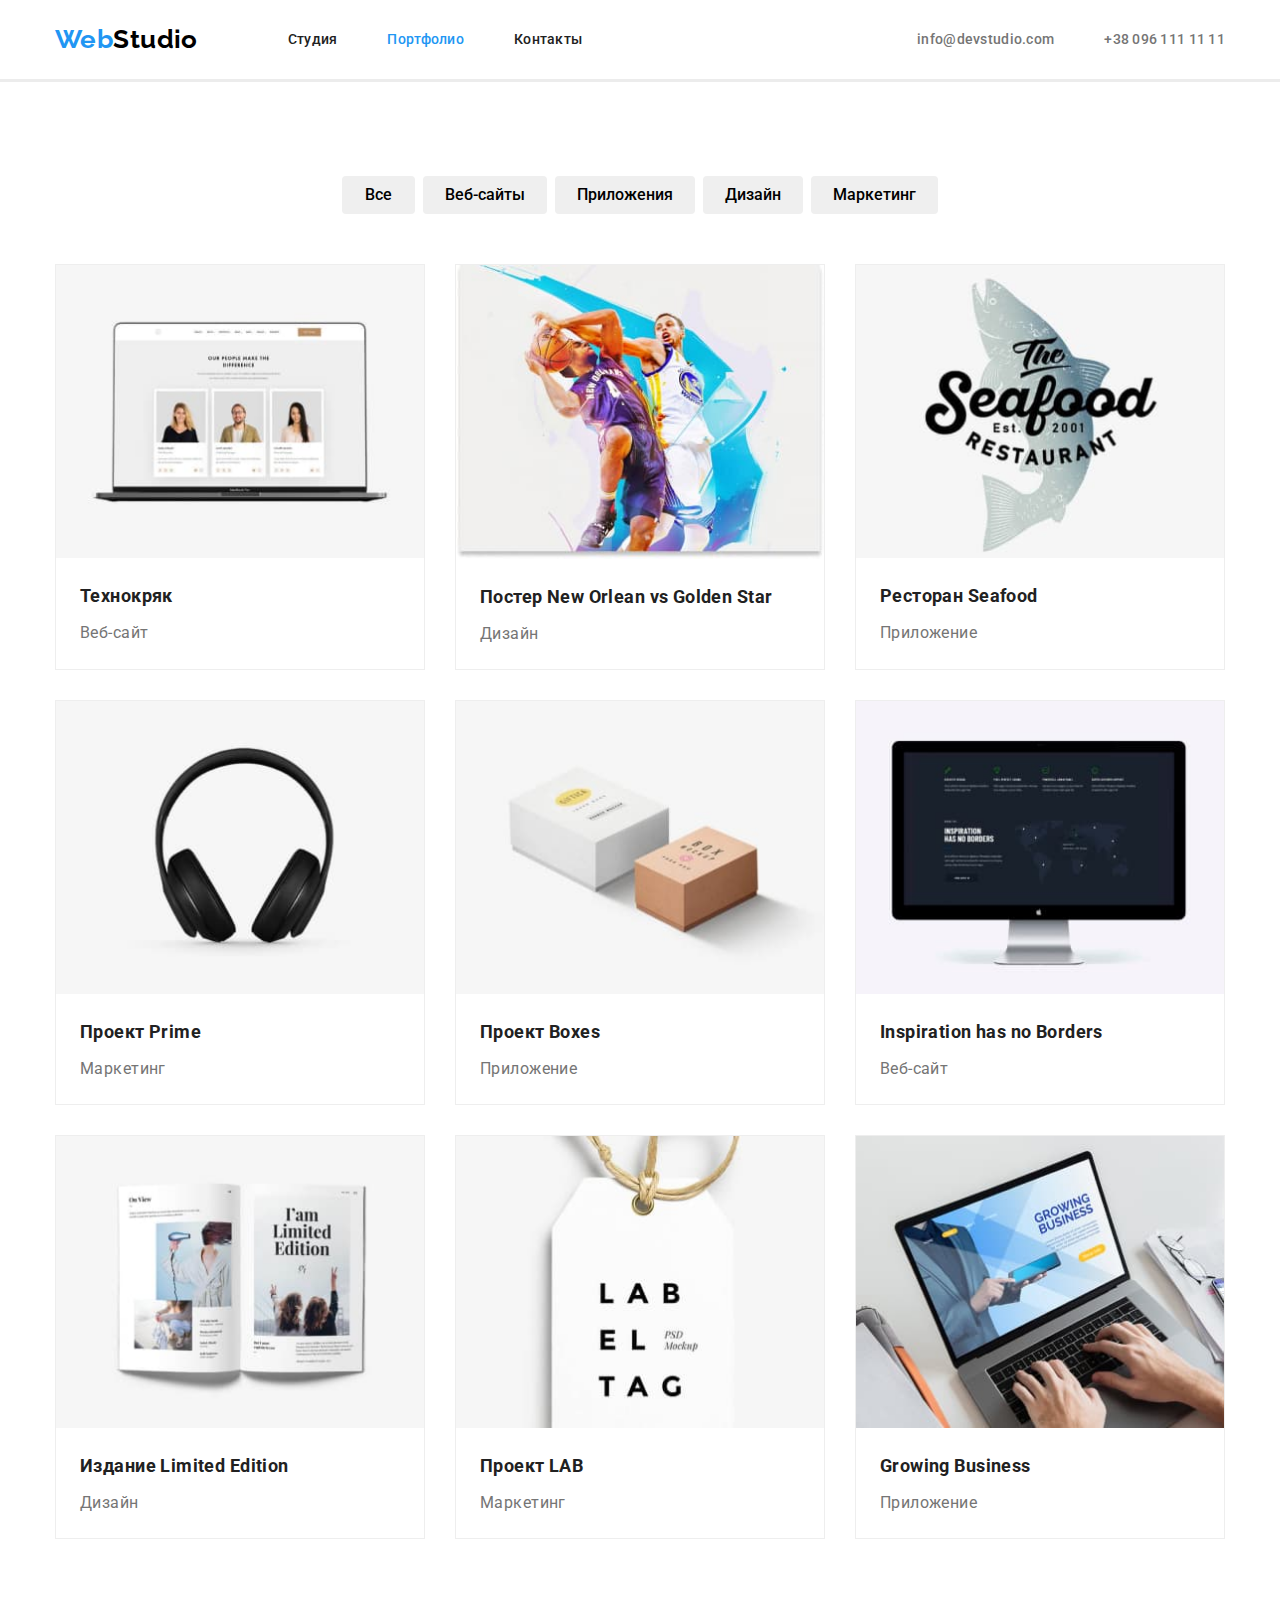
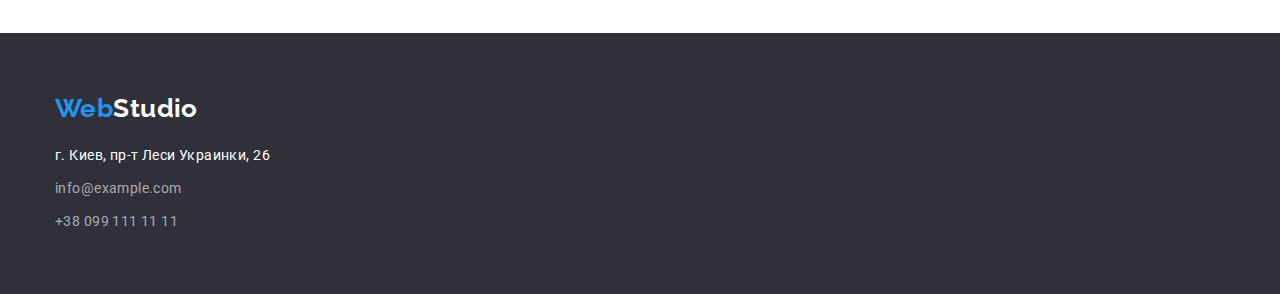
==== portfolio.html @ 2e09703c "Initial commit" ====
<!DOCTYPE html>
<html lang="ru">
  <head>
    <meta charset="UTF-8" />
    <meta http-equiv="X-UA-Compatible" content="IE=edge" />
    <meta name="viewport" content="width=device-width, initial-scale=1.0" />
    <title>GOIT-MARKUP-HW-03</title>
    <link
      href="https://fonts.googleapis.com/css2?family=Raleway:wght@700&family=Roboto:wght@400;500;700;900&display=swap"
      rel="stylesheet"
    />
    <link
      rel="stylesheet"
      href="https://cdnjs.cloudflare.com/ajax/libs/modern-normalize/1.1.0/modern-normalize.min.css"
    />
    <link rel="stylesheet" href="./CSS/styles.css" />
  </head>

  <body>
    <header class="page-header">
      <div class="container header-flex">
        <a class="logo" href="./index.html"
          ><span class="logo-blue">Web</span
          ><span class="logo-black">Studio</span></a
        >
        <nav>
          <ul class="site-nav list">
            <li class="item"><a class="link" href="./index.html">Студия</a></li>
            <li class="item">
              <a class="link" href="">
                <span class="portfolio">Портфолио</span>
              </a>
            </li>
            <li class="item"><a class="link" href="">Контакты</a></li>
          </ul>
        </nav>

        <ul class="contacts list">
          <li class="item">
            <a class="link" href="mailto:info@devstudio.com"
              >info@devstudio.com</a
            >
          </li>
          <li class="item">
            <a class="link" href="tel:+380961111111">+38 096 111 11 11</a>
          </li>
        </ul>
      </div>
    </header>

    <main>
      <section class="portfolio section">
        <div class="container">
          <h1 class="visually-hidden">Наши работы</h1>

          <!-- Portfolio filter -->
          <ul class="filter-list list">
            <li class="item">
              <button class="button" type="button">Все</button>
            </li>
            <li class="item">
              <button class="button" type="button">Веб-сайты</button>
            </li>
            <li class="item">
              <button class="button" type="button">Приложения</button>
            </li>
            <li class="item">
              <button class="button" type="button">Дизайн</button>
            </li>
            <li class="item">
              <button class="button" type="button">Маркетинг</button>
            </li>
          </ul>

          <!-- Portfolio -->
          <ul class="portfolio-list list">
            <li class="item">
              <a href="">
                <img
                  class="photo"
                  src="./images/portfolio/portfolio-1.jpg"
                  alt="Пример сайта на экране ноутбука. Изображена команда сотрудников."
                />
                <h3 class="title">Технокряк</h3>
                <p class="description">Веб-сайт</p>
              </a>
            </li>
            <li class="item">
              <a href="">
                <img
                  class="photo"
                  src="./images/portfolio/portfolio-2.jpg"
                  alt="Стилизованное изображение двух баскетболистов, борьба за мяч."
                />
                <h3 class="title">Постер New Orlean vs Golden Star</h3>
                <p class="description">Дизайн</p>
              </a>
            </li>
            <li class="item">
              <a href="">
                <img
                  class="photo"
                  src="./images/portfolio/portfolio-3.jpg"
                  alt="Эмблема ресторана, фоновое изображение рыбы с надписью на переднем плане The Seafood restaurant."
                />
                <h3 class="title">Ресторан Seafood</h3>
                <p class="description">Приложение</p>
              </a>
            </li>
            <li class="item">
              <a href="">
                <img
                  class="photo"
                  src="./images/portfolio/portfolio-4.jpg"
                  alt="Наушники на белом фоне."
                />
                <h3 class="title">Проект Prime</h3>
                <p class="description">Маркетинг</p>
              </a>
            </li>
            <li class="item">
              <a href="">
                <img
                  class="photo"
                  src="./images/portfolio/portfolio-5.jpg"
                  alt="Две коробки на белом фоне, одна побольше, другая поменьше."
                />
                <h3 class="title">Проект Boxes</h3>
                <p class="description">Приложение</p>
              </a>
            </li>
            <li class="item">
              <a href="">
                <img
                  class="photo"
                  src="./images/portfolio/portfolio-6.jpg"
                  alt="Пример сайта на экране моноблока. Темный фон, стилизованная карта мира, набор меню."
                />
                <h3 class="title">Inspiration has no Borders</h3>
                <p class="description">Веб-сайт</p>
              </a>
            </li>
            <li class="item">
              <a href="">
                <img
                  class="photo"
                  src="./images/portfolio/portfolio-7.jpg"
                  alt="Развернутый журнал. На одной половине два фото: девушка с феном и девушка с сумкой, на другой половинке две девушки показывают знак виктори."
                />
                <h3 class="title">Издание Limited Edition</h3>
                <p class="description">Дизайн</p>
              </a>
            </li>
            <li class="item">
              <a href="">
                <img
                  class="photo"
                  src="./images/portfolio/portfolio-8.jpg"
                  alt="Белый бумажный ярлык с надписью LAB EL TAG"
                />
                <h3 class="title">Проект LAB</h3>
                <p class="description">Маркетинг</p>
              </a>
            </li>
            <li class="item">
              <a href="">
                <img
                  class="photo"
                  src="./images/portfolio/portfolio-9.jpg"
                  alt="Интерпритация работы в приложении Growing Business на ноутбуке. В кадре ноутбук, руки на клавиатуре, очки, портфель."
                />
                <h3 class="title">Growing Business</h3>
                <p class="description">Приложение</p>
              </a>
            </li>
          </ul>
        </div>
      </section>
    </main>

    <footer class="footer">
      <div class="container">
        <a class="logo" href="./index.html"
          ><span class="logo-blue">Web</span
          ><span class="logo-white">Studio</span></a
        >
        <address class="footer-address">
          <ul class="address list">
            <li class="item">
              <a
                class="link map"
                href="https://www.google.com/maps/place/%D0%B1%D1%83%D0%BB.+%D0%9B%D0%B5%D1%81%D0%B8+%D0%A3%D0%BA%D1%80%D0%B0%D0%B8%D0%BD%D0%BA%D0%B8,+26,+%D0%9A%D0%B8%D0%B5%D0%B2,+02000/@50.4265807,30.5383858,17z/data=!3m1!4b1!4m5!3m4!1s0x40d4cf0e033ecbe9:0x57a4dffefec77da0!8m2!3d50.4265807!4d30.5383858"
                >г. Киев, пр-т Леси Украинки, 26
              </a>
            </li>
            <li class="item">
              <a class="link mail" href="mailto:info@example.com"
                >info@example.com
              </a>
            </li>
            <li class="item">
              <a class="link phone" href="tel:+380991111111"
                >+38 099 111 11 11
              </a>
            </li>
          </ul>
        </address>
      </div>
    </footer>
  </body>
</html>
---- CSS/styles.css ----
:root {
  --primary-text-color: #212121;
  --secondary-text-color: #757575;
  --primary-background-color: #ffffff;
  --footer-background-color: #2f303a;
  --primary-logo-color: #2196f3;
  --secondary-logo-color: #000000;
  --secondary-logo-color-footer: #ffffff;
  --footer-address-map-color: #ffffff;
  --footer-address-contacts-color: rgba(255, 255, 255, 0.6);
  --font-logo: "Raleway", sans-serif;
  --font-main-text: "Roboto", sans-serif;
  --hover-focus-color: #2196f3;
  --filter-hover-focus-bg-color: #2196f3;
  --filter-hover-focus-text-color: #ffffff;
  --hero-section-bg-color: #2f303a;
  --hero-title-color: #ffffff;
  --hero-button-text-color: #ffffff;
  --hero-button-bg-color: #2196f3;
  --header-border-color: #ececec;
  --portfolio-border-color: #eeeeee;
  --team-section-bg-color: #f5f4fa;
}

body {
  background-color: var(--primary-background-color);
  color: var(--primary-text-color);
  font-family: var(--font-main-text);
  font-size: 14px;
  letter-spacing: 0.03em;
}

.visually-hidden {
  position: absolute;
  width: 1px;
  height: 1px;
  margin: -1px;
  border: 0;
  padding: 0;
  white-space: nowrap;
  clip-path: inset(100%);
  clip: rect(0 0 0 0);
  overflow: hidden;
}

.list {
  padding: 0px;
  margin: 0px;
  list-style: none;
}

h1,
h2,
h3,
h4,
p {
  margin-top: 0px;
  margin-bottom: 0px;
}

.container {
  width: 1200px;
  padding-left: 15px;
  padding-right: 15px;
  margin: 0 auto;
  /* outline: solid 2px tomato; */
}

.section {
  padding: 94px 0;
}

/* Common Header */
.page-header {
  padding: 24px 0px;
  border-bottom: solid var(--header-border-color);
}

.header-flex {
  display: flex;
  align-items: center;
  justify-content: space-between;
}

.logo {
  font-family: var(--font-logo);
  font-weight: 700;
  font-size: 26px;
  line-height: 1.2;
  text-decoration: none;
}

.logo-blue {
  color: var(--primary-logo-color);
}

.logo-black {
  color: var(--secondary-logo-color);
}

.logo-white {
  color: var(--secondary-logo-color-footer);
}

.site-nav {
  display: flex;
  margin-left: 90px;
}

.site-nav .item:not(:first-child) {
  margin-left: 50px;
}

.site-nav .link,
.contacts .link {
  padding: 32px 0px;

  color: var(--primary-text-color);
  text-decoration: none;
  font-weight: 500;
  line-height: 1.14;
  letter-spacing: 0.02em;
}

.contacts {
  display: flex;
  margin-left: auto;
}

.contacts .item:not(:first-child) {
  margin-left: 50px;
}

.contacts .link {
  padding: 32px 0px;
  color: var(--secondary-text-color);
}

.site-nav .link:hover,
.site-nav .link:focus,
.contacts .link:hover,
.contacts .link:focus {
  color: var(--hover-focus-color);
}

.studio {
  color: var(--hover-focus-color);
}

.portfolio {
  color: var(--hover-focus-color);
}

/* Studio Main */
.hero-section {
  background-color: var(--hero-section-bg-color);
  text-align: center;
}

/* Hero Section */
.hero-section {
  padding: 200px 0;
}
.hero-title {
  width: 696px;
  margin: 0 auto 30px;

  color: var(--hero-title-color);
  font-weight: 900;
  font-size: 44px;
  line-height: 1.36;
  text-align: center;
  text-transform: uppercase;
  letter-spacing: 0.06em;
}

.hero-button {
  padding: 10px 32px;
  border-radius: 4px;
  border: none;
  min-width: 200px;

  color: var(--hero-button-text-color);
  font-weight: 700;
  font-size: 16px;
  line-height: 1.88;
  text-align: center;
  background-color: var(--hero-button-bg-color);
  cursor: pointer;
}

/* Benefits Section */
.benefits {
}

.benefits-list {
  display: flex;
  justify-content: space-between;
}

.benefits-list .item {
  width: 270px;
}

.benefits-list .item:not(:last-child) {
  margin-right: 30px;
}

.benefits-list .title {
  font-size: 14px;
  font-weight: 700;
  line-height: 1.17;
  text-transform: uppercase;
}

.benefits-list .explanation {
  color: var(--secondary-text-color);
  line-height: 1.71;
}

.section-title {
  color: var(--primary-text-color);
  font-weight: 700;
  font-size: 36px;
  line-height: 1.17;
  text-align: center;
}

/* About Section */
.about {
  padding-top: 0;
}

.about .section-title {
  margin-bottom: 50px;
}

.about-list {
  display: flex;
  justify-content: space-between;
}

/* Team Section */
.team {
  background-color: var(--team-section-bg-color);
}

.team .section-title {
  margin-bottom: 50px;
}

.team-list {
  display: flex;
  justify-content: space-between;
}

.team-list .item {
}

.team-list .photo {
  padding-bottom: 30px;
}

.team-list .name {
  color: var(--primary-text-color);
  font-weight: 500;
  font-size: 16px;
  line-height: 1.17;
  text-align: center;
  margin-bottom: 10px;
}

.team-list .position {
  padding-bottom: 30px;

  color: var(--secondary-text-color);
  font-size: 16px;
  line-height: 1.17;
  text-align: center;
}

/* Portfolio Main */
.filter-list {
  display: flex;
  justify-content: center;
  margin-bottom: 50px;
}

.filter-list .button {
  border: none;
  border-radius: 4px;
  min-width: 73px;
  padding: 6px 22px;

  cursor: pointer;
  font-weight: 500;
  font-size: 16px;
  line-height: 1.63;
  text-align: center;
}

.filter-list .item:not(:last-child) {
  margin-right: 8px;
}

.filter-list .button:hover,
.filter-list .button:focus {
  color: var(--filter-hover-focus-text-color);
  background-color: var(--filter-hover-focus-bg-color);
}

.portfolio {
  /* padding-bottom: 94px; */
}

.portfolio-list {
  display: flex;
  flex-wrap: wrap;
}

.portfolio-list .item {
  width: calc((100% - 60px) / 3);
  margin-right: 30px;
  margin-bottom: 30px;
  border: 1px solid var(--portfolio-border-color);
}

.portfolio-list .photo {
  display: block;
  max-width: 100%;
  height: auto;
}

.portfolio-list .item:nth-child(3n) {
  margin-right: 0;
}

.portfolio-list .item:nth-last-child(-n + 3) {
  margin-bottom: 0;
}

.portfolio-list .title {
  padding: 20px 24px 4px 24px;

  color: var(--primary-text-color);
  font-weight: 700;
  font-size: 18px;
  line-height: 2;
}

.portfolio-list .description {
  padding: 0 24px 20px 24px;

  color: var(--secondary-text-color);
  font-size: 16px;
  line-height: 1.88;
}

.portfolio-list a {
  text-decoration: none;
}

/* Common Footer */

.footer {
  padding-top: 60px;
  padding-bottom: 60px;

  background-color: var(--footer-background-color);
}

.footer .logo {
  display: block;
  margin-top: 0;
  margin-bottom: 20px;
}

.address .item {
  display: block;
}

.address .item:not(:last-child) {
  margin-bottom: 9px;
}

.address .link {
  text-decoration: none;
  line-height: 1.7;
  font-style: normal;
}

.address .mail:hover,
.address .mail:focus,
.address .phone:hover,
.address .phone:focus {
  color: var(--hover-focus-color);
}

.address .map {
  color: var(--footer-address-map-color);
}

.address .mail {
}

.address .mail,
.address .phone {
  color: var(--footer-address-contacts-color);
}
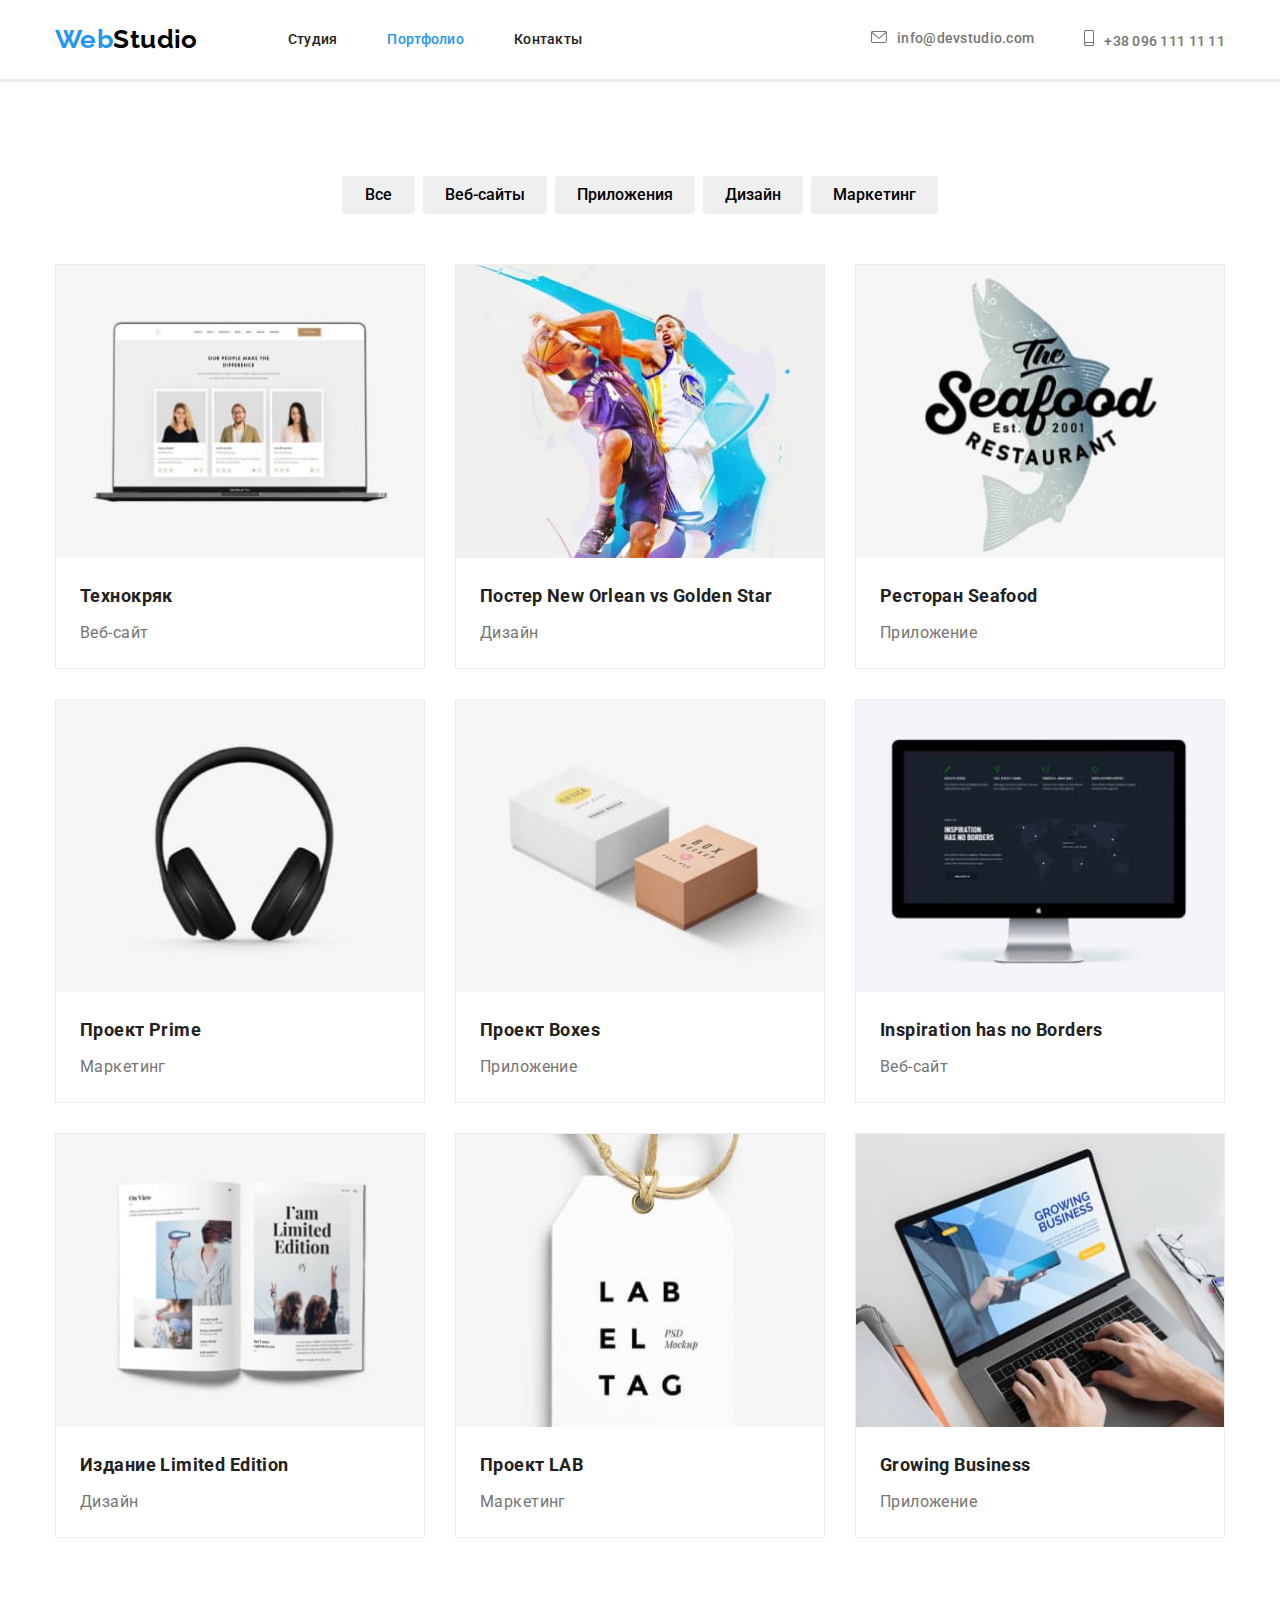
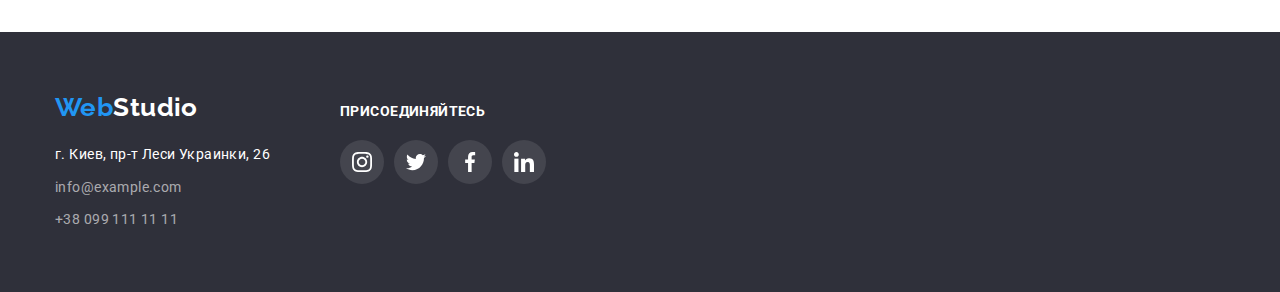
==== commit 06e7e3ea: "finalised hw4" ====
--- a/portfolio.html
+++ b/portfolio.html
@@ -1,211 +1,201 @@
 <!DOCTYPE html>
 <html lang="ru">
-  <head>
-    <meta charset="UTF-8" />
-    <meta http-equiv="X-UA-Compatible" content="IE=edge" />
-    <meta name="viewport" content="width=device-width, initial-scale=1.0" />
-    <title>GOIT-MARKUP-HW-03</title>
-    <link
-      href="https://fonts.googleapis.com/css2?family=Raleway:wght@700&family=Roboto:wght@400;500;700;900&display=swap"
-      rel="stylesheet"
-    />
-    <link
-      rel="stylesheet"
-      href="https://cdnjs.cloudflare.com/ajax/libs/modern-normalize/1.1.0/modern-normalize.min.css"
-    />
-    <link rel="stylesheet" href="./CSS/styles.css" />
-  </head>
-
-  <body>
-    <header class="page-header">
-      <div class="container header-flex">
-        <a class="logo" href="./index.html"
-          ><span class="logo-blue">Web</span
-          ><span class="logo-black">Studio</span></a
-        >
-        <nav>
-          <ul class="site-nav list">
-            <li class="item"><a class="link" href="./index.html">Студия</a></li>
-            <li class="item">
-              <a class="link" href="">
-                <span class="portfolio">Портфолио</span>
-              </a>
-            </li>
-            <li class="item"><a class="link" href="">Контакты</a></li>
-          </ul>
-        </nav>
-
-        <ul class="contacts list">
-          <li class="item">
-            <a class="link" href="mailto:info@devstudio.com"
-              >info@devstudio.com</a
-            >
-          </li>
-          <li class="item">
-            <a class="link" href="tel:+380961111111">+38 096 111 11 11</a>
+
+<head>
+  <meta charset="UTF-8" />
+  <meta http-equiv="X-UA-Compatible" content="IE=edge" />
+  <meta name="viewport" content="width=device-width, initial-scale=1.0" />
+  <title>GOIT-MARKUP-HW-03</title>
+  <link href="https://fonts.googleapis.com/css2?family=Raleway:wght@700&family=Roboto:wght@400;500;700;900&display=swap"
+    rel="stylesheet" />
+  <link rel="stylesheet"
+    href="https://cdnjs.cloudflare.com/ajax/libs/modern-normalize/1.1.0/modern-normalize.min.css" />
+  <link rel="stylesheet" href="./CSS/styles.css" />
+</head>
+
+<body>
+  <header class="page-header">
+    <div class="container header-flex">
+      <a class="logo" href="./index.html"><span class="logo-blue">Web</span><span class="logo-black">Studio</span></a>
+      <nav>
+        <ul class="site-nav list">
+          <li class="item"><a class="link" href="./index.html">Студия</a></li>
+          <li class="item">
+            <a class="link" href="">
+              <span class="portfolio">Портфолио</span>
+            </a>
+          </li>
+          <li class="item"><a class="link" href="">Контакты</a></li>
+        </ul>
+      </nav>
+
+      <ul class="contacts list">
+        <li class="item">
+          <a class="link" href="mailto:info@devstudio.com"><svg class="icon" width="16" height="12">
+              <use href="./images/sprite/sprite.svg#icon-mail"></use>
+            </svg>info@devstudio.com</a>
+        </li>
+        <li class="item">
+          <a class="link" href="tel:+380961111111"><svg class="icon" width="10" height="16">
+              <use href="./images/sprite/sprite.svg#icon-phone"></use>
+            </svg>+38 096 111 11 11</a>
+        </li>
+      </ul>
+    </div>
+  </header>
+
+  <main>
+    <section class="portfolio section">
+      <div class="container">
+        <h1 class="visually-hidden">Наши работы</h1>
+
+        <!-- Portfolio filter -->
+        <ul class="filter-list list">
+          <li class="item">
+            <button class="button" type="button">Все</button>
+          </li>
+          <li class="item">
+            <button class="button" type="button">Веб-сайты</button>
+          </li>
+          <li class="item">
+            <button class="button" type="button">Приложения</button>
+          </li>
+          <li class="item">
+            <button class="button" type="button">Дизайн</button>
+          </li>
+          <li class="item">
+            <button class="button" type="button">Маркетинг</button>
+          </li>
+        </ul>
+
+        <!-- Portfolio -->
+        <ul class="portfolio-list list">
+          <li class="item">
+            <a class="link" href="">
+              <img class="photo" src="./images/portfolio/portfolio-1.jpg"
+                alt="Пример сайта на экране ноутбука. Изображена команда сотрудников." />
+              <h3 class="title">Технокряк</h3>
+              <p class="description">Веб-сайт</p>
+            </a>
+          </li>
+          <li class="item">
+            <a class="link" href="">
+              <img class="photo" src="./images/portfolio/portfolio-2.jpg"
+                alt="Стилизованное изображение двух баскетболистов, борьба за мяч." />
+              <h3 class="title">Постер New Orlean vs Golden Star</h3>
+              <p class="description">Дизайн</p>
+            </a>
+          </li>
+          <li class="item">
+            <a class="link" href="">
+              <img class="photo" src="./images/portfolio/portfolio-3.jpg"
+                alt="Эмблема ресторана, фоновое изображение рыбы с надписью на переднем плане The Seafood restaurant." />
+              <h3 class="title">Ресторан Seafood</h3>
+              <p class="description">Приложение</p>
+            </a>
+          </li>
+          <li class="item">
+            <a class="link" href="">
+              <img class="photo" src="./images/portfolio/portfolio-4.jpg" alt="Наушники на белом фоне." />
+              <h3 class="title">Проект Prime</h3>
+              <p class="description">Маркетинг</p>
+            </a>
+          </li>
+          <li class="item">
+            <a class="link" href="">
+              <img class="photo" src="./images/portfolio/portfolio-5.jpg"
+                alt="Две коробки на белом фоне, одна побольше, другая поменьше." />
+              <h3 class="title">Проект Boxes</h3>
+              <p class="description">Приложение</p>
+            </a>
+          </li>
+          <li class="item">
+            <a class="link" href="">
+              <img class="photo" src="./images/portfolio/portfolio-6.jpg"
+                alt="Пример сайта на экране моноблока. Темный фон, стилизованная карта мира, набор меню." />
+              <h3 class="title">Inspiration has no Borders</h3>
+              <p class="description">Веб-сайт</p>
+            </a>
+          </li>
+          <li class="item">
+            <a class="link" href="">
+              <img class="photo" src="./images/portfolio/portfolio-7.jpg"
+                alt="Развернутый журнал. На одной половине два фото: девушка с феном и девушка с сумкой, на другой половинке две девушки показывают знак виктори." />
+              <h3 class="title">Издание Limited Edition</h3>
+              <p class="description">Дизайн</p>
+            </a>
+          </li>
+          <li class="item">
+            <a class="link" href="">
+              <img class="photo" src="./images/portfolio/portfolio-8.jpg"
+                alt="Белый бумажный ярлык с надписью LAB EL TAG" />
+              <h3 class="title">Проект LAB</h3>
+              <p class="description">Маркетинг</p>
+            </a>
+          </li>
+          <li class="item">
+            <a class="link" href="">
+              <img class="photo" src="./images/portfolio/portfolio-9.jpg"
+                alt="Интерпритация работы в приложении Growing Business на ноутбуке. В кадре ноутбук, руки на клавиатуре, очки, портфель." />
+              <h3 class="title">Growing Business</h3>
+              <p class="description">Приложение</p>
+            </a>
           </li>
         </ul>
       </div>
-    </header>
-
-    <main>
-      <section class="portfolio section">
-        <div class="container">
-          <h1 class="visually-hidden">Наши работы</h1>
-
-          <!-- Portfolio filter -->
-          <ul class="filter-list list">
+    </section>
+  </main>
+
+  <footer class="footer">
+    <div class="container wrapper">
+      <div class="address-block">
+        <a class="logo" href="./index.html"><span class="logo-blue">Web</span><span class="logo-white">Studio</span></a>
+        <address>
+          <ul class="address list">
             <li class="item">
-              <button class="button" type="button">Все</button>
-            </li>
-            <li class="item">
-              <button class="button" type="button">Веб-сайты</button>
-            </li>
-            <li class="item">
-              <button class="button" type="button">Приложения</button>
-            </li>
-            <li class="item">
-              <button class="button" type="button">Дизайн</button>
-            </li>
-            <li class="item">
-              <button class="button" type="button">Маркетинг</button>
-            </li>
-          </ul>
-
-          <!-- Portfolio -->
-          <ul class="portfolio-list list">
-            <li class="item">
-              <a href="">
-                <img
-                  class="photo"
-                  src="./images/portfolio/portfolio-1.jpg"
-                  alt="Пример сайта на экране ноутбука. Изображена команда сотрудников."
-                />
-                <h3 class="title">Технокряк</h3>
-                <p class="description">Веб-сайт</p>
+              <a class="link map"
+                href="https://www.google.com/maps/place/%D0%B1%D1%83%D0%BB.+%D0%9B%D0%B5%D1%81%D0%B8+%D0%A3%D0%BA%D1%80%D0%B0%D0%B8%D0%BD%D0%BA%D0%B8,+26,+%D0%9A%D0%B8%D0%B5%D0%B2,+02000/@50.4265807,30.5383858,17z/data=!3m1!4b1!4m5!3m4!1s0x40d4cf0e033ecbe9:0x57a4dffefec77da0!8m2!3d50.4265807!4d30.5383858">г.
+                Киев, пр-т Леси Украинки, 26
               </a>
             </li>
             <li class="item">
-              <a href="">
-                <img
-                  class="photo"
-                  src="./images/portfolio/portfolio-2.jpg"
-                  alt="Стилизованное изображение двух баскетболистов, борьба за мяч."
-                />
-                <h3 class="title">Постер New Orlean vs Golden Star</h3>
-                <p class="description">Дизайн</p>
+              <a class="link mail" href="mailto:info@example.com">info@example.com
               </a>
             </li>
             <li class="item">
-              <a href="">
-                <img
-                  class="photo"
-                  src="./images/portfolio/portfolio-3.jpg"
-                  alt="Эмблема ресторана, фоновое изображение рыбы с надписью на переднем плане The Seafood restaurant."
-                />
-                <h3 class="title">Ресторан Seafood</h3>
-                <p class="description">Приложение</p>
-              </a>
-            </li>
-            <li class="item">
-              <a href="">
-                <img
-                  class="photo"
-                  src="./images/portfolio/portfolio-4.jpg"
-                  alt="Наушники на белом фоне."
-                />
-                <h3 class="title">Проект Prime</h3>
-                <p class="description">Маркетинг</p>
-              </a>
-            </li>
-            <li class="item">
-              <a href="">
-                <img
-                  class="photo"
-                  src="./images/portfolio/portfolio-5.jpg"
-                  alt="Две коробки на белом фоне, одна побольше, другая поменьше."
-                />
-                <h3 class="title">Проект Boxes</h3>
-                <p class="description">Приложение</p>
-              </a>
-            </li>
-            <li class="item">
-              <a href="">
-                <img
-                  class="photo"
-                  src="./images/portfolio/portfolio-6.jpg"
-                  alt="Пример сайта на экране моноблока. Темный фон, стилизованная карта мира, набор меню."
-                />
-                <h3 class="title">Inspiration has no Borders</h3>
-                <p class="description">Веб-сайт</p>
-              </a>
-            </li>
-            <li class="item">
-              <a href="">
-                <img
-                  class="photo"
-                  src="./images/portfolio/portfolio-7.jpg"
-                  alt="Развернутый журнал. На одной половине два фото: девушка с феном и девушка с сумкой, на другой половинке две девушки показывают знак виктори."
-                />
-                <h3 class="title">Издание Limited Edition</h3>
-                <p class="description">Дизайн</p>
-              </a>
-            </li>
-            <li class="item">
-              <a href="">
-                <img
-                  class="photo"
-                  src="./images/portfolio/portfolio-8.jpg"
-                  alt="Белый бумажный ярлык с надписью LAB EL TAG"
-                />
-                <h3 class="title">Проект LAB</h3>
-                <p class="description">Маркетинг</p>
-              </a>
-            </li>
-            <li class="item">
-              <a href="">
-                <img
-                  class="photo"
-                  src="./images/portfolio/portfolio-9.jpg"
-                  alt="Интерпритация работы в приложении Growing Business на ноутбуке. В кадре ноутбук, руки на клавиатуре, очки, портфель."
-                />
-                <h3 class="title">Growing Business</h3>
-                <p class="description">Приложение</p>
-              </a>
-            </li>
-          </ul>
-        </div>
-      </section>
-    </main>
-
-    <footer class="footer">
-      <div class="container">
-        <a class="logo" href="./index.html"
-          ><span class="logo-blue">Web</span
-          ><span class="logo-white">Studio</span></a
-        >
-        <address class="footer-address">
-          <ul class="address list">
-            <li class="item">
-              <a
-                class="link map"
-                href="https://www.google.com/maps/place/%D0%B1%D1%83%D0%BB.+%D0%9B%D0%B5%D1%81%D0%B8+%D0%A3%D0%BA%D1%80%D0%B0%D0%B8%D0%BD%D0%BA%D0%B8,+26,+%D0%9A%D0%B8%D0%B5%D0%B2,+02000/@50.4265807,30.5383858,17z/data=!3m1!4b1!4m5!3m4!1s0x40d4cf0e033ecbe9:0x57a4dffefec77da0!8m2!3d50.4265807!4d30.5383858"
-                >г. Киев, пр-т Леси Украинки, 26
-              </a>
-            </li>
-            <li class="item">
-              <a class="link mail" href="mailto:info@example.com"
-                >info@example.com
-              </a>
-            </li>
-            <li class="item">
-              <a class="link phone" href="tel:+380991111111"
-                >+38 099 111 11 11
-              </a>
+              <a class="link phone" href="tel:+380991111111">+38 099 111 11 11</a>
             </li>
           </ul>
         </address>
       </div>
-    </footer>
-  </body>
-</html>
+      <div class="invitation-block">
+        <p class="invitation">присоединяйтесь</p>
+        <ul class="webstudio-social-networks list">
+          <li class="item">
+            <a class="link" href="https://www.instagram.com/"><svg class="icon" width="20" height="20">
+                <use href="./images/sprite/sprite.svg#icon-instagram"></use>
+              </svg></a>
+          </li>
+          <li class="item">
+            <a class="link" href="https://twitter.com/"><svg class="icon" width="20" height="20">
+                <use href="./images/sprite/sprite.svg#icon-twitter"></use>
+              </svg></a>
+          </li>
+          <li class="item">
+            <a class="link" href="https://www.facebook.com/"><svg class="icon" width="20" height="20">
+                <use href="./images/sprite/sprite.svg#icon-facebook"></use>
+              </svg></a>
+          </li>
+          <li class="item">
+            <a class="link" href="https://www.linkedin.com/"><svg class="icon" width="20" height="20">
+                <use href="./images/sprite/sprite.svg#icon-linkedin"></use>
+              </svg></a>
+      </div>
+
+      </li>
+      </ul>
+    </div>
+  </footer>
+</body>
+
+</html>--- a/CSS/styles.css
+++ b/CSS/styles.css
@@ -3,11 +3,12 @@
   --secondary-text-color: #757575;
   --primary-background-color: #ffffff;
   --footer-background-color: #2f303a;
+  --footer-address-map-color: #ffffff;
+  --footer-address-contacts-color: rgba(255, 255, 255, 0.6);
+  --footer-invitation-color: #ffffff;
   --primary-logo-color: #2196f3;
   --secondary-logo-color: #000000;
   --secondary-logo-color-footer: #ffffff;
-  --footer-address-map-color: #ffffff;
-  --footer-address-contacts-color: rgba(255, 255, 255, 0.6);
   --font-logo: "Raleway", sans-serif;
   --font-main-text: "Roboto", sans-serif;
   --hover-focus-color: #2196f3;
@@ -20,6 +21,9 @@
   --header-border-color: #ececec;
   --portfolio-border-color: #eeeeee;
   --team-section-bg-color: #f5f4fa;
+  --icon-main-hover-color: #2196f3;
+  --icon-secondary-hover-color: #ffffff;
+  --header-contacts-item-color: #757575;
 }
 
 body {
@@ -122,6 +126,14 @@
   letter-spacing: 0.02em;
 }
 
+.contacts .icon {
+  margin-right: 10px;
+}
+
+.contacts .icon:hover,
+.contacts .icon:focus {
+}
+
 .contacts {
   display: flex;
   margin-left: auto;
@@ -134,6 +146,7 @@
 .contacts .link {
   padding: 32px 0px;
   color: var(--secondary-text-color);
+  fill: var(--header-contacts-item-color);
 }
 
 .site-nav .link:hover,
@@ -141,6 +154,7 @@
 .contacts .link:hover,
 .contacts .link:focus {
   color: var(--hover-focus-color);
+  fill: var(--hover-focus-color);
 }
 
 .studio {
@@ -161,6 +175,22 @@
 .hero-section {
   padding: 200px 0;
 }
+
+.hero-bg-image {
+  max-width: 1600px;
+  margin: 0 auto;
+
+  background-image: linear-gradient(
+      rgba(47, 48, 58, 0.4),
+      rgba(47, 48, 58, 0.4)
+    ),
+    url("../images/hero-bg/hero-bg.jpg");
+  background-color: #c4c4c4;
+  background-size: contain;
+  background-position: cover;
+  background-repeat: no-repeat;
+}
+
 .hero-title {
   width: 696px;
   margin: 0 auto 30px;
@@ -202,6 +232,17 @@
   width: 270px;
 }
 
+.benefits-list .wrapper {
+  display: flex;
+  justify-content: center;
+  align-items: center;
+  margin-bottom: 30px;
+  width: 270px;
+  height: 120px;
+  background-color: #f5f4fa;
+  border-radius: 4px;
+}
+
 .benefits-list .item:not(:last-child) {
   margin-right: 30px;
 }
@@ -254,8 +295,15 @@
   justify-content: space-between;
 }
 
-.team-list .item {
-}
+.team-list .wrapper {
+  width: 270px;
+  height: 428px;
+  border-radius: 0 0 4px 4px;
+  background-color: #ffffff;
+  box-shadow: 0px 4px 4px 0px rgba(0, 0, 0, 0.25);
+}
+
+/* box-shadow: <x-offset> <y-offset> <blur> <spread> <color> */
 
 .team-list .photo {
   padding-bottom: 30px;
@@ -271,12 +319,66 @@
 }
 
 .team-list .position {
-  padding-bottom: 30px;
+  padding-bottom: 16px;
 
   color: var(--secondary-text-color);
   font-size: 16px;
   line-height: 1.17;
   text-align: center;
+}
+
+.social-networks-list {
+  display: flex;
+  justify-content: space-evenly;
+  padding-bottom: 30px;
+}
+
+.social-networks-list .link {
+  display: flex;
+  justify-content: center;
+  align-items: center;
+  height: 44px;
+  width: 44px;
+  border: none;
+  border-radius: 50%;
+  fill: #afb1b8;
+}
+
+.social-networks-list .link:hover,
+.social-networks-list .link:focus {
+  background-color: var(--icon-main-hover-color);
+  fill: var(--icon-secondary-hover-color);
+}
+
+/* Clients section */
+
+.clients .section-title {
+  margin-bottom: 50px;
+}
+
+.clients-list {
+  display: flex;
+  justify-content: space-between;
+}
+
+.clients-list .item {
+  width: 170px;
+  height: 92px;
+  border: solid 1px #afb1b8;
+  border-radius: 4px;
+  fill: #afb1b8;
+}
+
+.clients-list .item:hover,
+.clients-list .item:focus {
+  fill: var(--icon-main-hover-color);
+  border: solid 1px var(--icon-main-hover-color);
+}
+
+.client-icon .item {
+  display: flex;
+  justify-content: center;
+  align-items: center;
 }
 
 /* Portfolio Main */
@@ -307,6 +409,7 @@
 .filter-list .button:focus {
   color: var(--filter-hover-focus-text-color);
   background-color: var(--filter-hover-focus-bg-color);
+  box-shadow: 0px 4px 4px 0px rgba(0, 0, 0, 0.25);
 }
 
 .portfolio {
@@ -325,6 +428,11 @@
   border: 1px solid var(--portfolio-border-color);
 }
 
+.portfolio-list .item:hover,
+.portfolio-list .item:focus {
+  box-shadow: 0px 4px 4px 0px rgba(0, 0, 0, 0.25);
+}
+
 .portfolio-list .photo {
   display: block;
   max-width: 100%;
@@ -367,6 +475,13 @@
   padding-bottom: 60px;
 
   background-color: var(--footer-background-color);
+}
+
+.footer .wrapper {
+  display: flex;
+}
+
+.footer .address-block {
 }
 
 .footer .logo {
@@ -407,3 +522,43 @@
 .address .phone {
   color: var(--footer-address-contacts-color);
 }
+
+.footer .invitation-block {
+  padding-top: 12px;
+  margin-left: 70px;
+}
+
+.footer .invitation {
+  color: var(--footer-invitation-color);
+  text-transform: uppercase;
+  font-weight: 700;
+  font-size: 14px;
+  line-height: 1.14;
+}
+
+.webstudio-social-networks {
+  margin-top: 20px;
+  display: flex;
+}
+
+.webstudio-social-networks .item:not(:last-child) {
+  margin-right: 10px;
+}
+
+.webstudio-social-networks .link {
+  background-color: rgba(255, 255, 255, 0.1);
+  display: flex;
+  justify-content: center;
+  align-items: center;
+  height: 44px;
+  width: 44px;
+  border: none;
+  border-radius: 50%;
+  fill: var(--icon-secondary-hover-color);
+}
+
+.webstudio-social-networks .link:hover,
+.webstudio-social-networks .link:focus {
+  background-color: var(--icon-main-hover-color);
+  fill: var(--icon-secondary-hover-color);
+}
